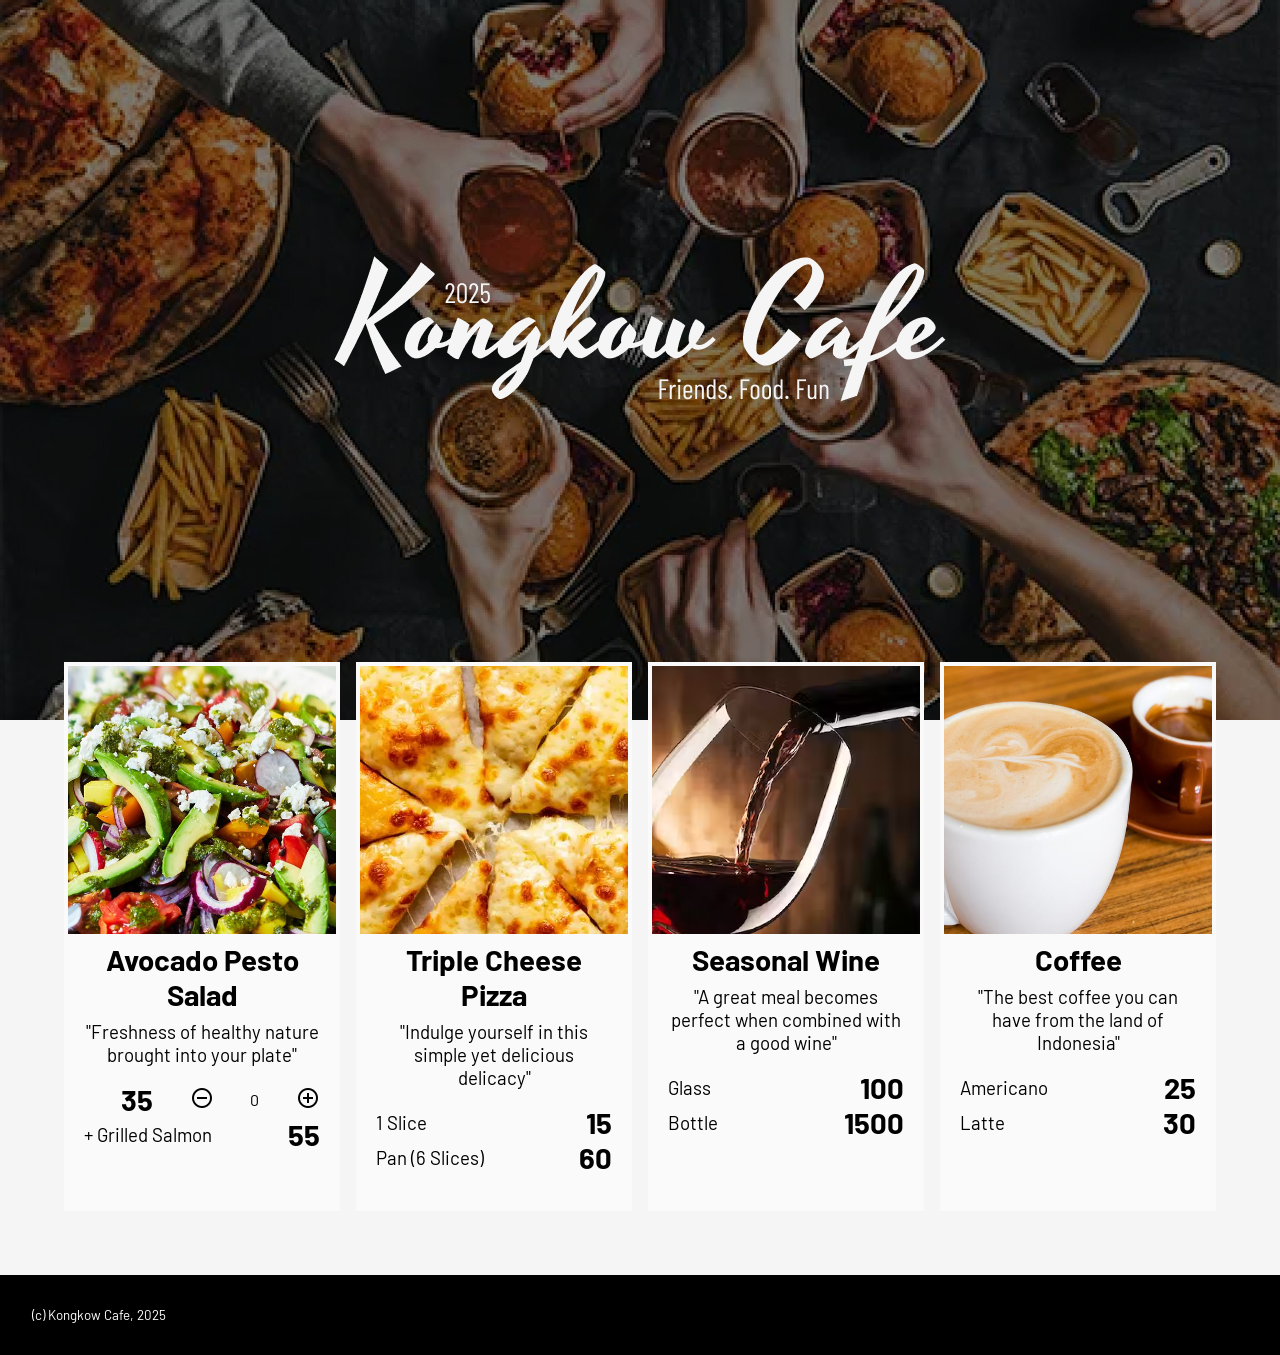
==== index.html @ 7f429609 "add minus and plus button" ====
<!DOCTYPE html>
<html>

<head>
    <title>Kongkow Cafe</title>
    <meta name="viewport" content="width=device-width, initial-scale=1.0">
    <link rel="preconnect" href="https://fonts.googleapis.com">
    <link rel="preconnect" href="https://fonts.gstatic.com" crossorigin>
    <link href="https://fonts.googleapis.com/css2?family=Barlow:wght@300;400;500;600&display=swap" rel="stylesheet">
    <link rel="stylesheet" href="https://fonts.googleapis.com/css2?family=Material+Symbols+Outlined" />
    <link rel="stylesheet" href="index.css">
</head>

<body>
    <div class="header"></div>
    <div class="content">
        <img src="assets/logo_full.png" alt="Logo" class="logo" />

        <div class="menu-grid">
            <div class="menu-card">
                <img src="assets/salad.jpg" alt="salad">
                <h3 class="menu-name">Avocado Pesto Salad</h3>
                <p class="menu-description">"Freshness of healthy nature brought into your plate"</p>
                <div class="menu-price-row">
                    <div></div>
                    <h3 class="price">35</h3>
                    <button>
                        <span class="material-symbols-outlined">
                            do_not_disturb_on
                        </span>
                    </button>
                    <span class="qty">0</span>
                    <button>
                        <span class="material-symbols-outlined">
                            add_circle
                        </span>
                    </button>
                </div>
                <div class="menu-price-row">
                    <p class="price-description">+ Grilled Salmon</p>
                    <h3 class="price">55</h3>
                </div>
            </div>

            <div class="menu-card">
                <img src="assets/pizza.jpg" alt="pizza">
                <h3 class="menu-name">Triple Cheese Pizza</h3>
                <p class="menu-description">"Indulge yourself in this simple yet delicious delicacy"</p>
                <div class="menu-price-row">
                    <p class="price-description">1 Slice</p>
                    <h3 class="price">15</h3>
                </div>
                <div class="menu-price-row">
                    <p class="price-description">Pan (6 Slices)</p>
                    <h3 class="price">60</h3>
                </div>
            </div>

            <div class="menu-card">
                <img src="assets/wine.jpg" alt="wine">
                <h3 class="menu-name">Seasonal Wine</h3>
                <p class="menu-description">"A great meal becomes perfect when combined with a good wine"</p>
                <div class="menu-price-row">
                    <p class="price-description">Glass</p>
                    <h3 class="price">100</h3>
                </div>
                <div class="menu-price-row">
                    <p class="price-description">Bottle</p>
                    <h3 class="price">1500</h3>
                </div>
            </div>

            <div class="menu-card">
                <img src="assets/coffee.jpg" alt="coffee">
                <h3 class="menu-name">Coffee</h3>
                <p class="menu-description">"The best coffee you can have from the land of Indonesia"</p>
                <div class="menu-price-row">
                    <p class="price-description">Americano</p>
                    <h3 class="price">25</h3>
                </div>
                <div class="menu-price-row">
                    <p class="price-description">Latte</p>
                    <h3 class="price">30</h3>
                </div>
            </div>
        </div>
        <div class="footer">
            (c) Kongkow Cafe, 2025
        </div>
    </div>
</body>

</html>
---- index.css ----
* {
    font-family: 'Barlow';
    margin: 0;
    padding: 0;
}

.header {
    background: url("assets/header.jpg") no-repeat top center;
    position: fixed;
    top: 0;
    left: 0;
    right: 0;
    width: 100%;
    max-height: 800px;
    aspect-ratio: 1;
    background-size: cover;

    @media only screen and (min-width: 768px) {
        aspect-ratio: 1280/720;
    }
}

.content {
    position: absolute;
    top: 0;
    display: flex;
    flex-direction: column;
    align-items: center;
    width: 100%;
}

.logo {
    box-sizing: border-box;
    max-width: 80%;
    margin: 128px 0;

    @media only screen and (min-width: 768px) {
        margin: 256px 0;
    }
}

body {
    background-color: #f5f5f5;
}

.menu-grid {
    display: grid;
    margin: 0;
    gap: 16px;
    padding: 0 16px;
    padding-bottom: 32px;
    grid-template-columns: 1fr 1fr;

    /* @media only screen and (min-width: 400px) {
        grid-template-columns: 1fr 1fr 1fr;
    } */

    @media only screen and (min-width: 768px) {
        padding: 0 64px;
        padding-bottom: 64px;
        grid-template-columns: 1fr 1fr 1fr 1fr;
    }
}

.menu-card {
    display: flex;
    flex-direction: column;
    padding-bottom: 16px;
    background-color: #fafafa;
    border: 4px solid #fafafa;

    @media only screen and (min-width: 768px) {
        padding-bottom: 32px;
    }

    img {
        aspect-ratio: 1;
        object-fit: cover;
        width: 100%;
    }

    .menu-name {
        padding: 8px 16px;
        text-align: center;
        font-size: 14pt;

        @media only screen and (min-width: 768px) {
            font-size: 22pt;
        }
    }

    .menu-description {
        text-align: center;
        padding: 0 16px;
        padding-bottom: 16px;
        font-size: 10pt;

        @media only screen and (min-width: 768px) {
            font-size: 14pt;
        }
    }

    .price-description {
        font-size: 10pt;

        @media only screen and (min-width: 768px) {
            font-size: 14pt;
        }
    }

    .menu-price-row {
        display: flex;
        flex-direction: row;
        justify-content: space-between;
        align-items: center;
        padding: 0 16px;
    }

    .price-and-qty {
        display: flex;
        flex-direction: row;
        align-items: center;
        gap: 8px;
    }

    .price {
        font-size: 14pt;

        @media only screen and (min-width: 768px) {
            font-size: 22pt;
        }
    }
}

.footer {
    background-color: black;
    color: white;
    padding: 32px;
    width: 100%;
    box-sizing: border-box;
    font-size: 10pt;
}

button {
    all: unset;
}
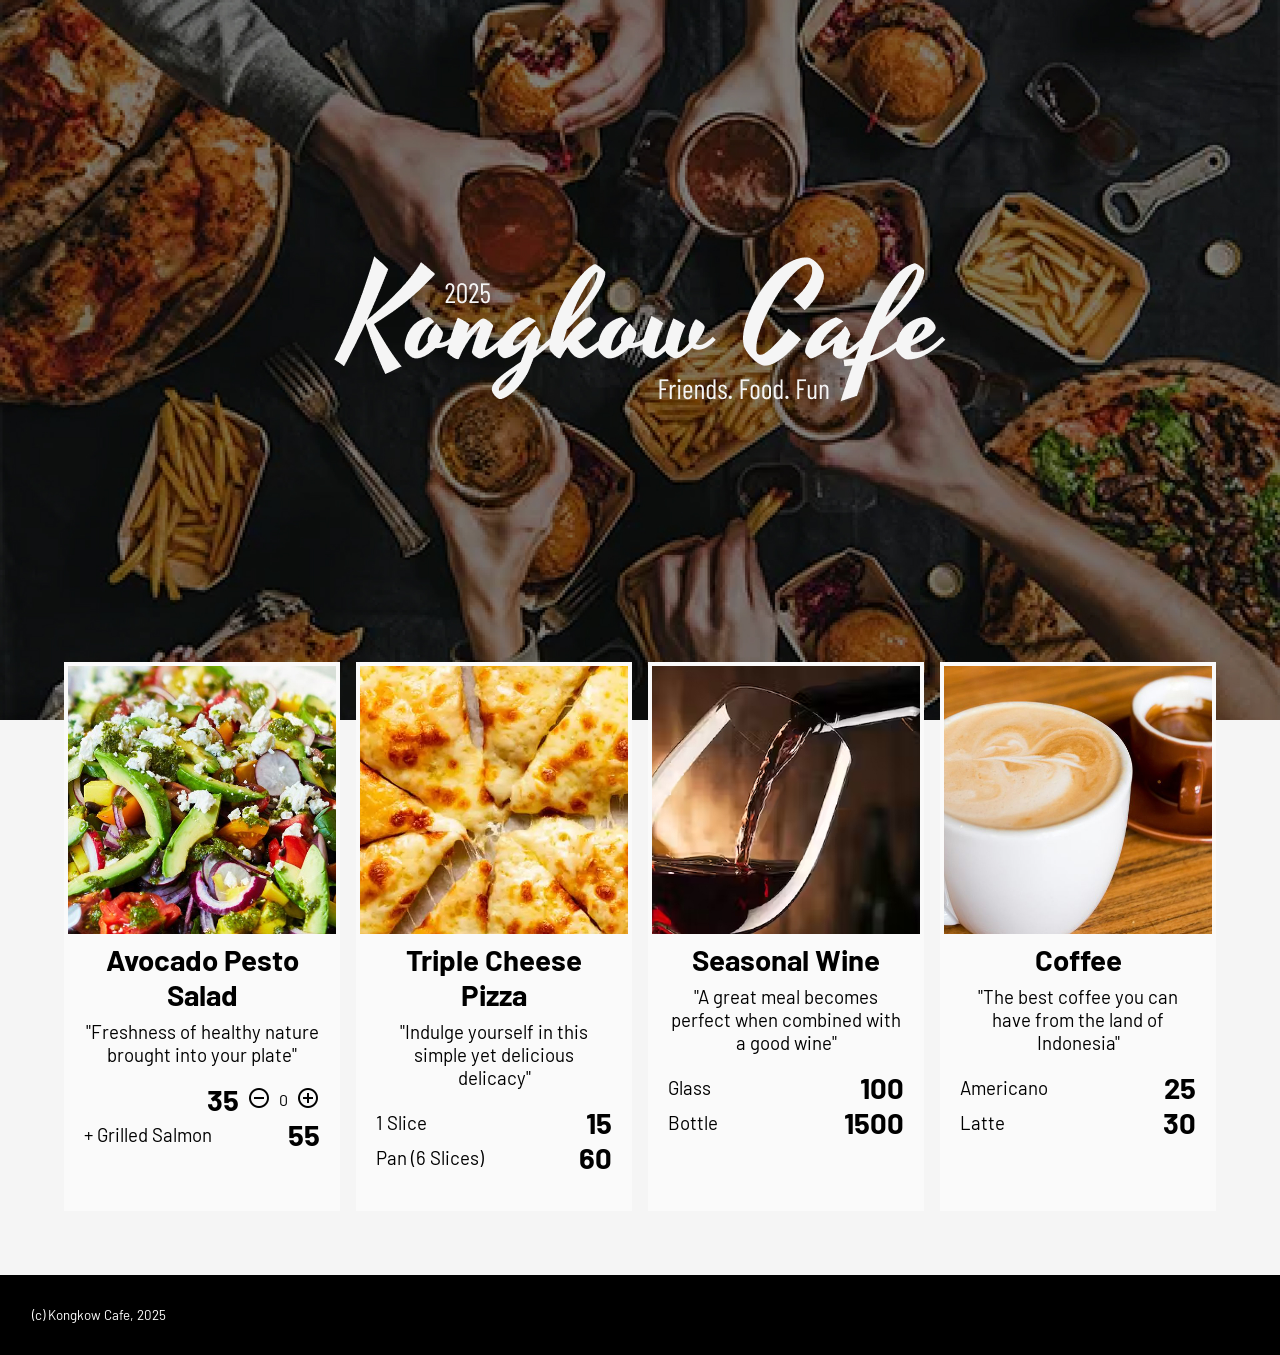
==== commit 0652afe9: "fix alignment" ====
--- a/index.html
+++ b/index.html
@@ -23,18 +23,20 @@
                 <p class="menu-description">"Freshness of healthy nature brought into your plate"</p>
                 <div class="menu-price-row">
                     <div></div>
-                    <h3 class="price">35</h3>
-                    <button>
-                        <span class="material-symbols-outlined">
-                            do_not_disturb_on
-                        </span>
-                    </button>
-                    <span class="qty">0</span>
-                    <button>
-                        <span class="material-symbols-outlined">
-                            add_circle
-                        </span>
-                    </button>
+                    <div class="price-and-qty">
+                        <h3 class="price">35</h3>
+                        <button>
+                            <span class="material-symbols-outlined">
+                                do_not_disturb_on
+                            </span>
+                        </button>
+                        <span class="qty">0</span>
+                        <button>
+                            <span class="material-symbols-outlined">
+                                add_circle
+                            </span>
+                        </button>
+                    </div>
                 </div>
                 <div class="menu-price-row">
                     <p class="price-description">+ Grilled Salmon</p>
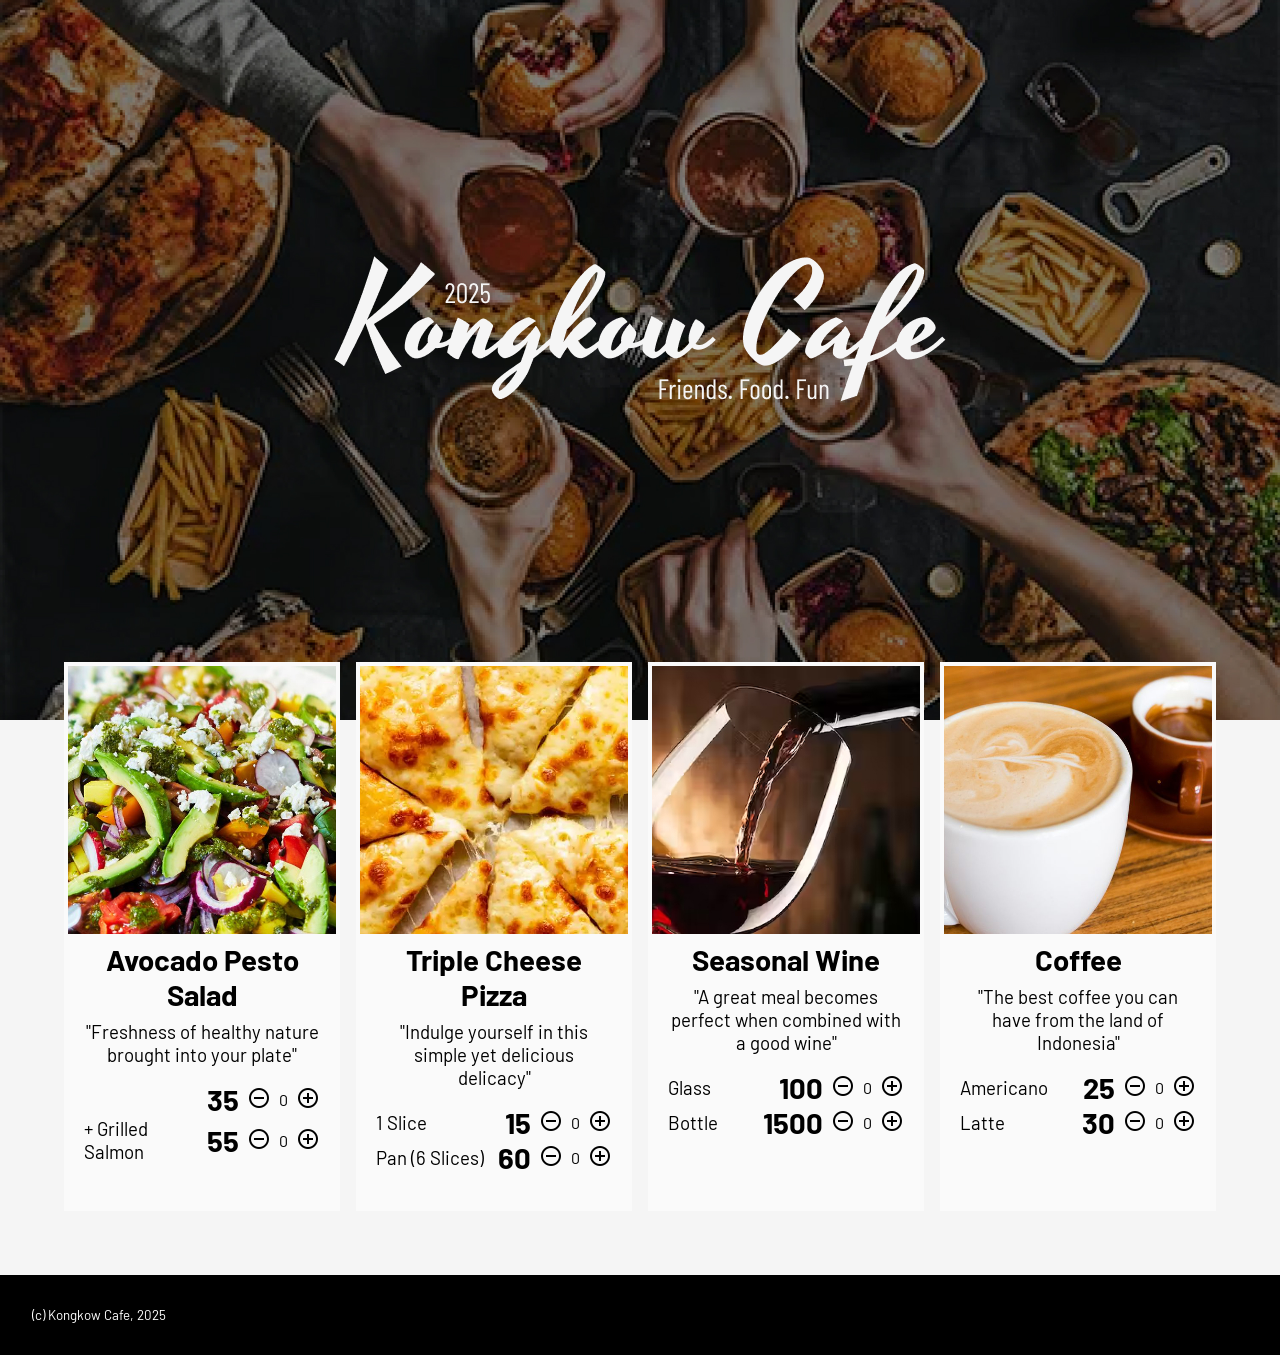
==== commit abcd2c42: "apply price and qty to other prices" ====
--- a/index.html
+++ b/index.html
@@ -40,7 +40,20 @@
                 </div>
                 <div class="menu-price-row">
                     <p class="price-description">+ Grilled Salmon</p>
-                    <h3 class="price">55</h3>
+                    <div class="price-and-qty">
+                        <h3 class="price">55</h3>
+                        <button>
+                            <span class="material-symbols-outlined">
+                                do_not_disturb_on
+                            </span>
+                        </button>
+                        <span class="qty">0</span>
+                        <button>
+                            <span class="material-symbols-outlined">
+                                add_circle
+                            </span>
+                        </button>
+                    </div>
                 </div>
             </div>
 
@@ -50,11 +63,37 @@
                 <p class="menu-description">"Indulge yourself in this simple yet delicious delicacy"</p>
                 <div class="menu-price-row">
                     <p class="price-description">1 Slice</p>
-                    <h3 class="price">15</h3>
+                    <div class="price-and-qty">
+                        <h3 class="price">15</h3>
+                        <button>
+                            <span class="material-symbols-outlined">
+                                do_not_disturb_on
+                            </span>
+                        </button>
+                        <span class="qty">0</span>
+                        <button>
+                            <span class="material-symbols-outlined">
+                                add_circle
+                            </span>
+                        </button>
+                    </div>
                 </div>
                 <div class="menu-price-row">
                     <p class="price-description">Pan (6 Slices)</p>
-                    <h3 class="price">60</h3>
+                    <div class="price-and-qty">
+                        <h3 class="price">60</h3>
+                        <button>
+                            <span class="material-symbols-outlined">
+                                do_not_disturb_on
+                            </span>
+                        </button>
+                        <span class="qty">0</span>
+                        <button>
+                            <span class="material-symbols-outlined">
+                                add_circle
+                            </span>
+                        </button>
+                    </div>
                 </div>
             </div>
 
@@ -64,11 +103,37 @@
                 <p class="menu-description">"A great meal becomes perfect when combined with a good wine"</p>
                 <div class="menu-price-row">
                     <p class="price-description">Glass</p>
-                    <h3 class="price">100</h3>
+                    <div class="price-and-qty">
+                        <h3 class="price">100</h3>
+                        <button>
+                            <span class="material-symbols-outlined">
+                                do_not_disturb_on
+                            </span>
+                        </button>
+                        <span class="qty">0</span>
+                        <button>
+                            <span class="material-symbols-outlined">
+                                add_circle
+                            </span>
+                        </button>
+                    </div>
                 </div>
                 <div class="menu-price-row">
                     <p class="price-description">Bottle</p>
-                    <h3 class="price">1500</h3>
+                    <div class="price-and-qty">
+                        <h3 class="price">1500</h3>
+                        <button>
+                            <span class="material-symbols-outlined">
+                                do_not_disturb_on
+                            </span>
+                        </button>
+                        <span class="qty">0</span>
+                        <button>
+                            <span class="material-symbols-outlined">
+                                add_circle
+                            </span>
+                        </button>
+                    </div>
                 </div>
             </div>
 
@@ -78,11 +143,37 @@
                 <p class="menu-description">"The best coffee you can have from the land of Indonesia"</p>
                 <div class="menu-price-row">
                     <p class="price-description">Americano</p>
-                    <h3 class="price">25</h3>
+                    <div class="price-and-qty">
+                        <h3 class="price">25</h3>
+                        <button>
+                            <span class="material-symbols-outlined">
+                                do_not_disturb_on
+                            </span>
+                        </button>
+                        <span class="qty">0</span>
+                        <button>
+                            <span class="material-symbols-outlined">
+                                add_circle
+                            </span>
+                        </button>
+                    </div>
                 </div>
                 <div class="menu-price-row">
                     <p class="price-description">Latte</p>
-                    <h3 class="price">30</h3>
+                    <div class="price-and-qty">
+                        <h3 class="price">30</h3>
+                        <button>
+                            <span class="material-symbols-outlined">
+                                do_not_disturb_on
+                            </span>
+                        </button>
+                        <span class="qty">0</span>
+                        <button>
+                            <span class="material-symbols-outlined">
+                                add_circle
+                            </span>
+                        </button>
+                    </div>
                 </div>
             </div>
         </div>
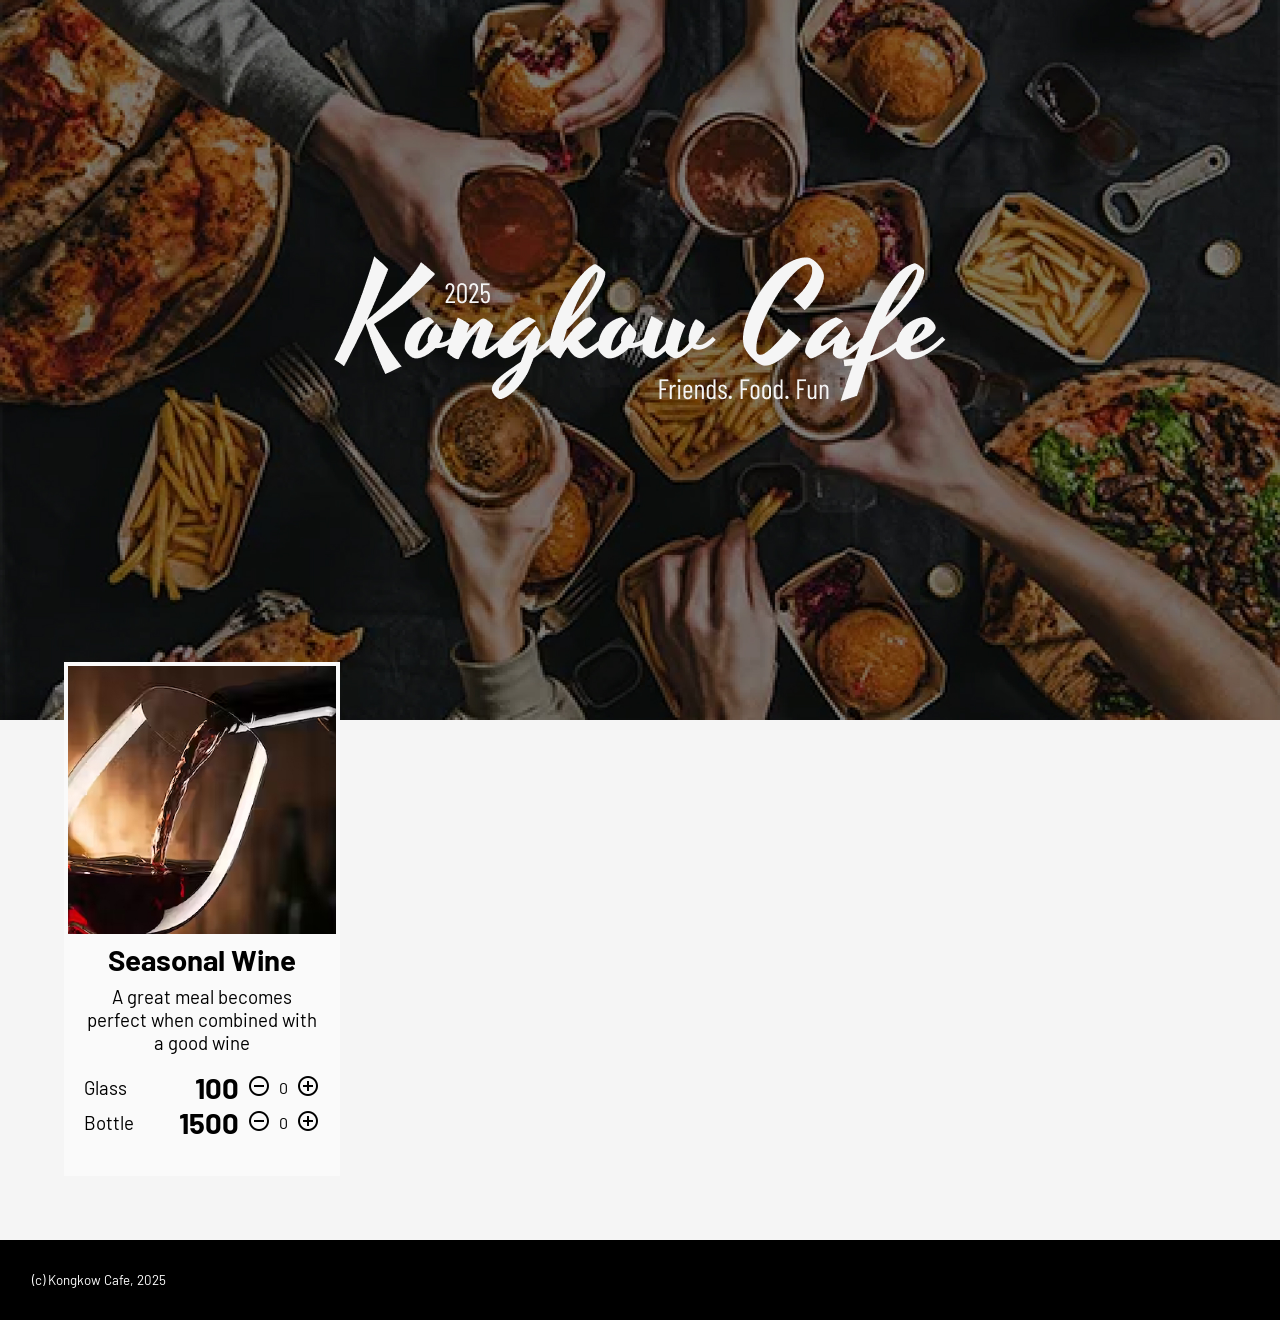
==== commit 1913d5e3: "add render menu for index 0th" ====
--- a/index.html
+++ b/index.html
@@ -16,171 +16,14 @@
     <div class="content">
         <img src="assets/logo_full.png" alt="Logo" class="logo" />
 
-        <div class="menu-grid">
-            <div class="menu-card">
-                <img src="assets/salad.jpg" alt="salad">
-                <h3 class="menu-name">Avocado Pesto Salad</h3>
-                <p class="menu-description">"Freshness of healthy nature brought into your plate"</p>
-                <div class="menu-price-row">
-                    <div></div>
-                    <div class="price-and-qty">
-                        <h3 class="price">35</h3>
-                        <button>
-                            <span class="material-symbols-outlined">
-                                do_not_disturb_on
-                            </span>
-                        </button>
-                        <span class="qty">0</span>
-                        <button>
-                            <span class="material-symbols-outlined">
-                                add_circle
-                            </span>
-                        </button>
-                    </div>
-                </div>
-                <div class="menu-price-row">
-                    <p class="price-description">+ Grilled Salmon</p>
-                    <div class="price-and-qty">
-                        <h3 class="price">55</h3>
-                        <button>
-                            <span class="material-symbols-outlined">
-                                do_not_disturb_on
-                            </span>
-                        </button>
-                        <span class="qty">0</span>
-                        <button>
-                            <span class="material-symbols-outlined">
-                                add_circle
-                            </span>
-                        </button>
-                    </div>
-                </div>
-            </div>
-
-            <div class="menu-card">
-                <img src="assets/pizza.jpg" alt="pizza">
-                <h3 class="menu-name">Triple Cheese Pizza</h3>
-                <p class="menu-description">"Indulge yourself in this simple yet delicious delicacy"</p>
-                <div class="menu-price-row">
-                    <p class="price-description">1 Slice</p>
-                    <div class="price-and-qty">
-                        <h3 class="price">15</h3>
-                        <button>
-                            <span class="material-symbols-outlined">
-                                do_not_disturb_on
-                            </span>
-                        </button>
-                        <span class="qty">0</span>
-                        <button>
-                            <span class="material-symbols-outlined">
-                                add_circle
-                            </span>
-                        </button>
-                    </div>
-                </div>
-                <div class="menu-price-row">
-                    <p class="price-description">Pan (6 Slices)</p>
-                    <div class="price-and-qty">
-                        <h3 class="price">60</h3>
-                        <button>
-                            <span class="material-symbols-outlined">
-                                do_not_disturb_on
-                            </span>
-                        </button>
-                        <span class="qty">0</span>
-                        <button>
-                            <span class="material-symbols-outlined">
-                                add_circle
-                            </span>
-                        </button>
-                    </div>
-                </div>
-            </div>
-
-            <div class="menu-card">
-                <img src="assets/wine.jpg" alt="wine">
-                <h3 class="menu-name">Seasonal Wine</h3>
-                <p class="menu-description">"A great meal becomes perfect when combined with a good wine"</p>
-                <div class="menu-price-row">
-                    <p class="price-description">Glass</p>
-                    <div class="price-and-qty">
-                        <h3 class="price">100</h3>
-                        <button>
-                            <span class="material-symbols-outlined">
-                                do_not_disturb_on
-                            </span>
-                        </button>
-                        <span class="qty">0</span>
-                        <button>
-                            <span class="material-symbols-outlined">
-                                add_circle
-                            </span>
-                        </button>
-                    </div>
-                </div>
-                <div class="menu-price-row">
-                    <p class="price-description">Bottle</p>
-                    <div class="price-and-qty">
-                        <h3 class="price">1500</h3>
-                        <button>
-                            <span class="material-symbols-outlined">
-                                do_not_disturb_on
-                            </span>
-                        </button>
-                        <span class="qty">0</span>
-                        <button>
-                            <span class="material-symbols-outlined">
-                                add_circle
-                            </span>
-                        </button>
-                    </div>
-                </div>
-            </div>
-
-            <div class="menu-card">
-                <img src="assets/coffee.jpg" alt="coffee">
-                <h3 class="menu-name">Coffee</h3>
-                <p class="menu-description">"The best coffee you can have from the land of Indonesia"</p>
-                <div class="menu-price-row">
-                    <p class="price-description">Americano</p>
-                    <div class="price-and-qty">
-                        <h3 class="price">25</h3>
-                        <button>
-                            <span class="material-symbols-outlined">
-                                do_not_disturb_on
-                            </span>
-                        </button>
-                        <span class="qty">0</span>
-                        <button>
-                            <span class="material-symbols-outlined">
-                                add_circle
-                            </span>
-                        </button>
-                    </div>
-                </div>
-                <div class="menu-price-row">
-                    <p class="price-description">Latte</p>
-                    <div class="price-and-qty">
-                        <h3 class="price">30</h3>
-                        <button>
-                            <span class="material-symbols-outlined">
-                                do_not_disturb_on
-                            </span>
-                        </button>
-                        <span class="qty">0</span>
-                        <button>
-                            <span class="material-symbols-outlined">
-                                add_circle
-                            </span>
-                        </button>
-                    </div>
-                </div>
-            </div>
-        </div>
+        <div class="menu-grid" id="menu-grid"></div>
         <div class="footer">
             (c) Kongkow Cafe, 2025
         </div>
     </div>
 </body>
 
+<script src="db.js"></script>
+<script src="index.js"></script>
+
 </html>
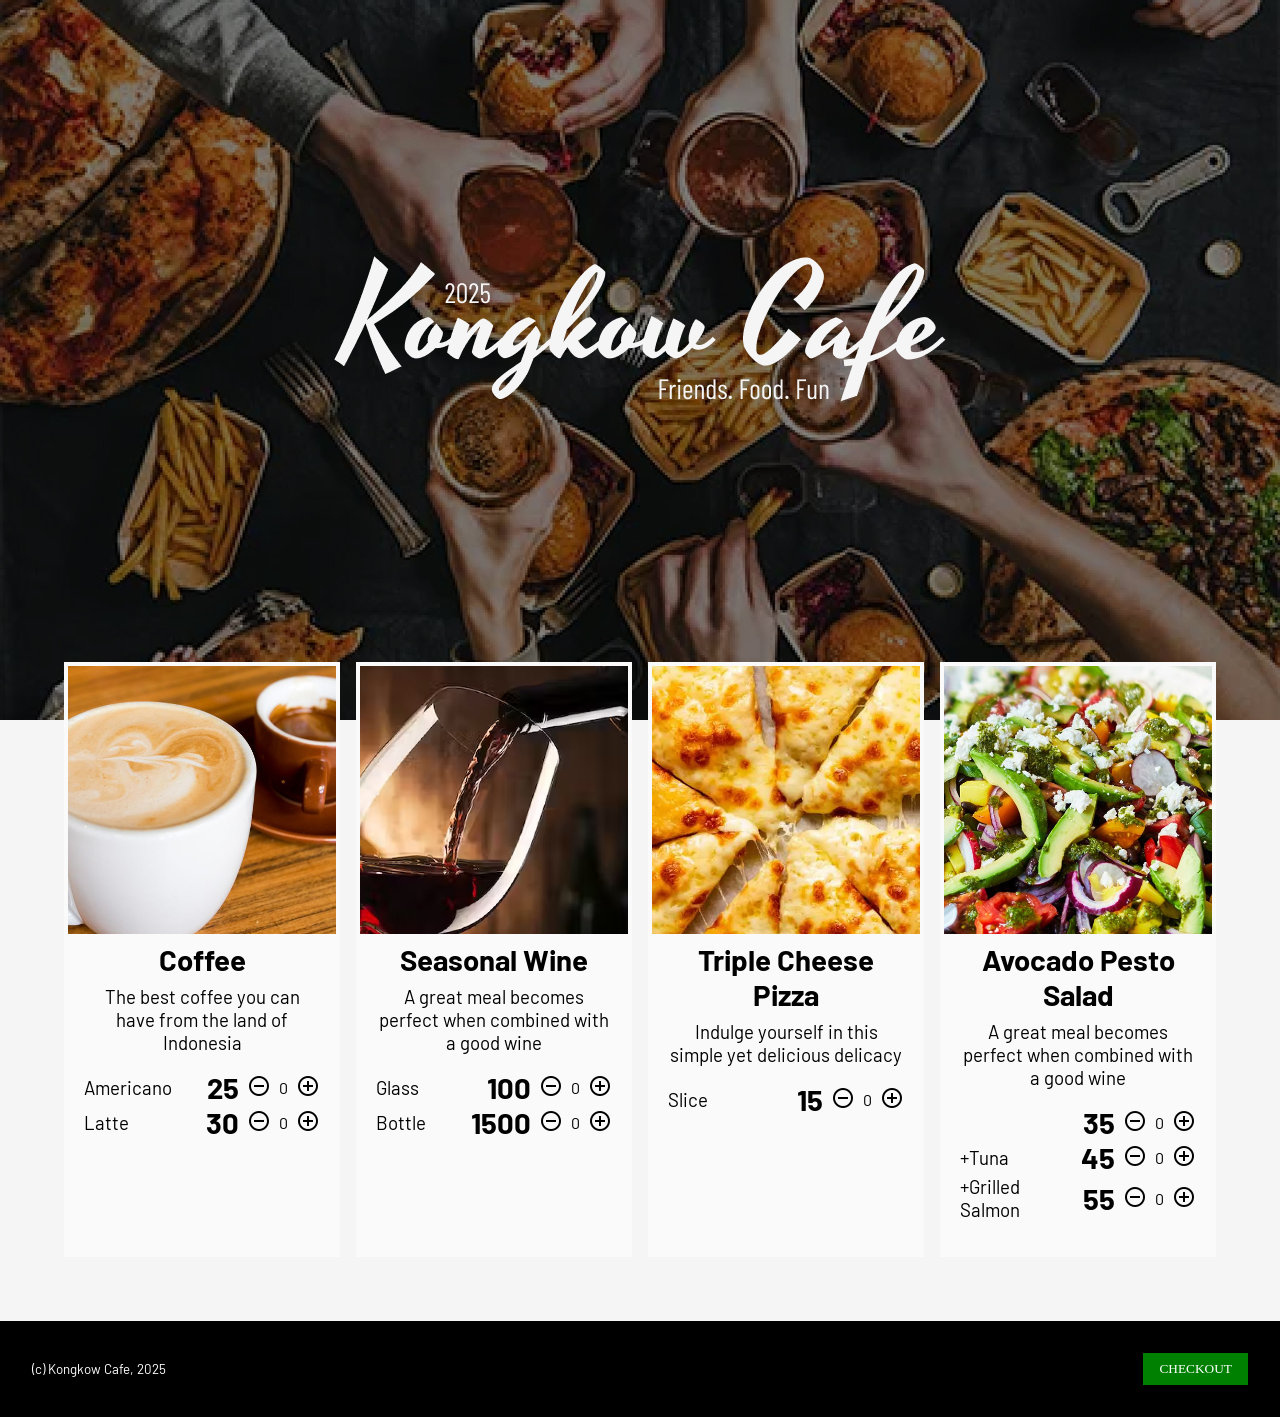
==== commit f4400cc5: "checkout button" ====
--- a/index.html
+++ b/index.html
@@ -19,6 +19,9 @@
         <div class="menu-grid" id="menu-grid"></div>
         <div class="footer">
             (c) Kongkow Cafe, 2025
+            <button class="checkout" onclick="checkout()">
+                Checkout
+            </button>
         </div>
     </div>
 </body>
--- a/index.css
+++ b/index.css
@@ -139,8 +139,18 @@
     width: 100%;
     box-sizing: border-box;
     font-size: 10pt;
+    display: flex;
+    justify-content: space-between;
+    align-items: center;
 }
 
 button {
     all: unset;
+}
+
+button.checkout{
+    font-weight: 500;
+    text-transform: uppercase;
+    padding: 8px 16px;
+    background-color: green;
 }
